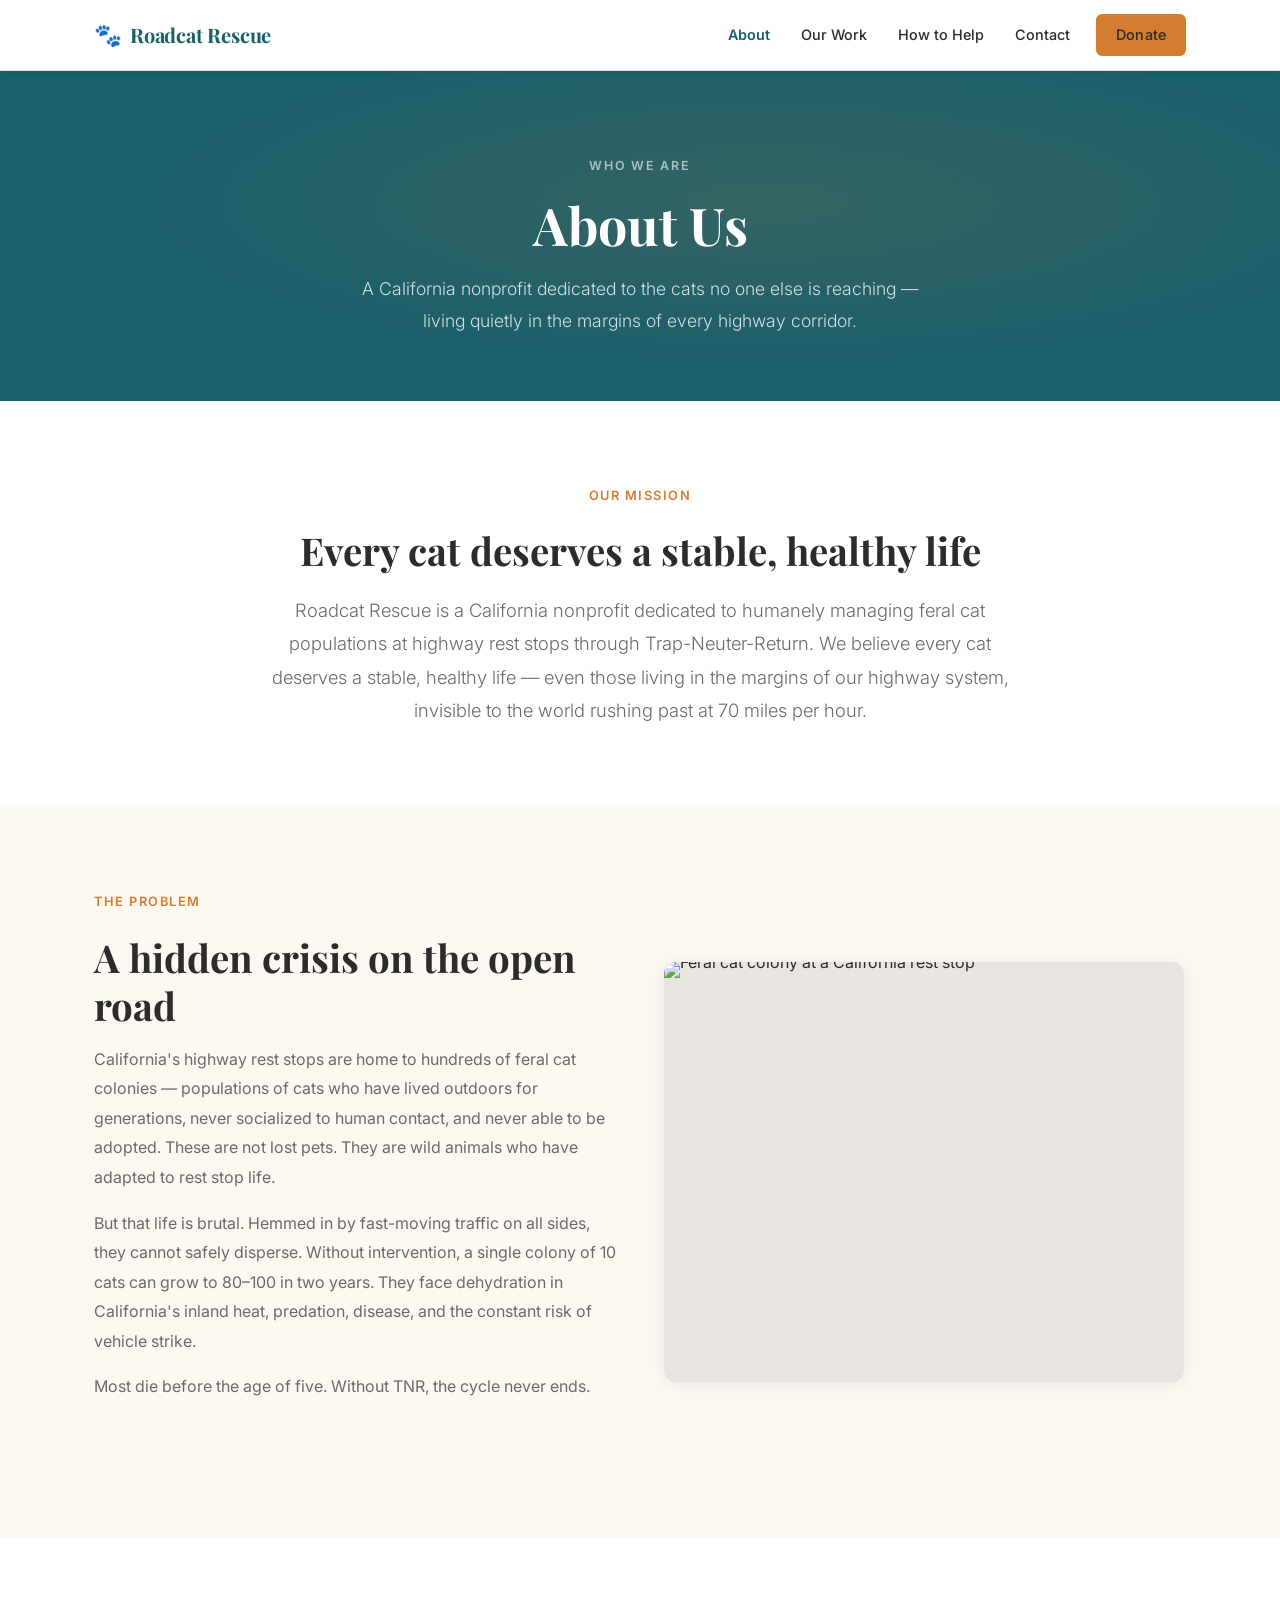
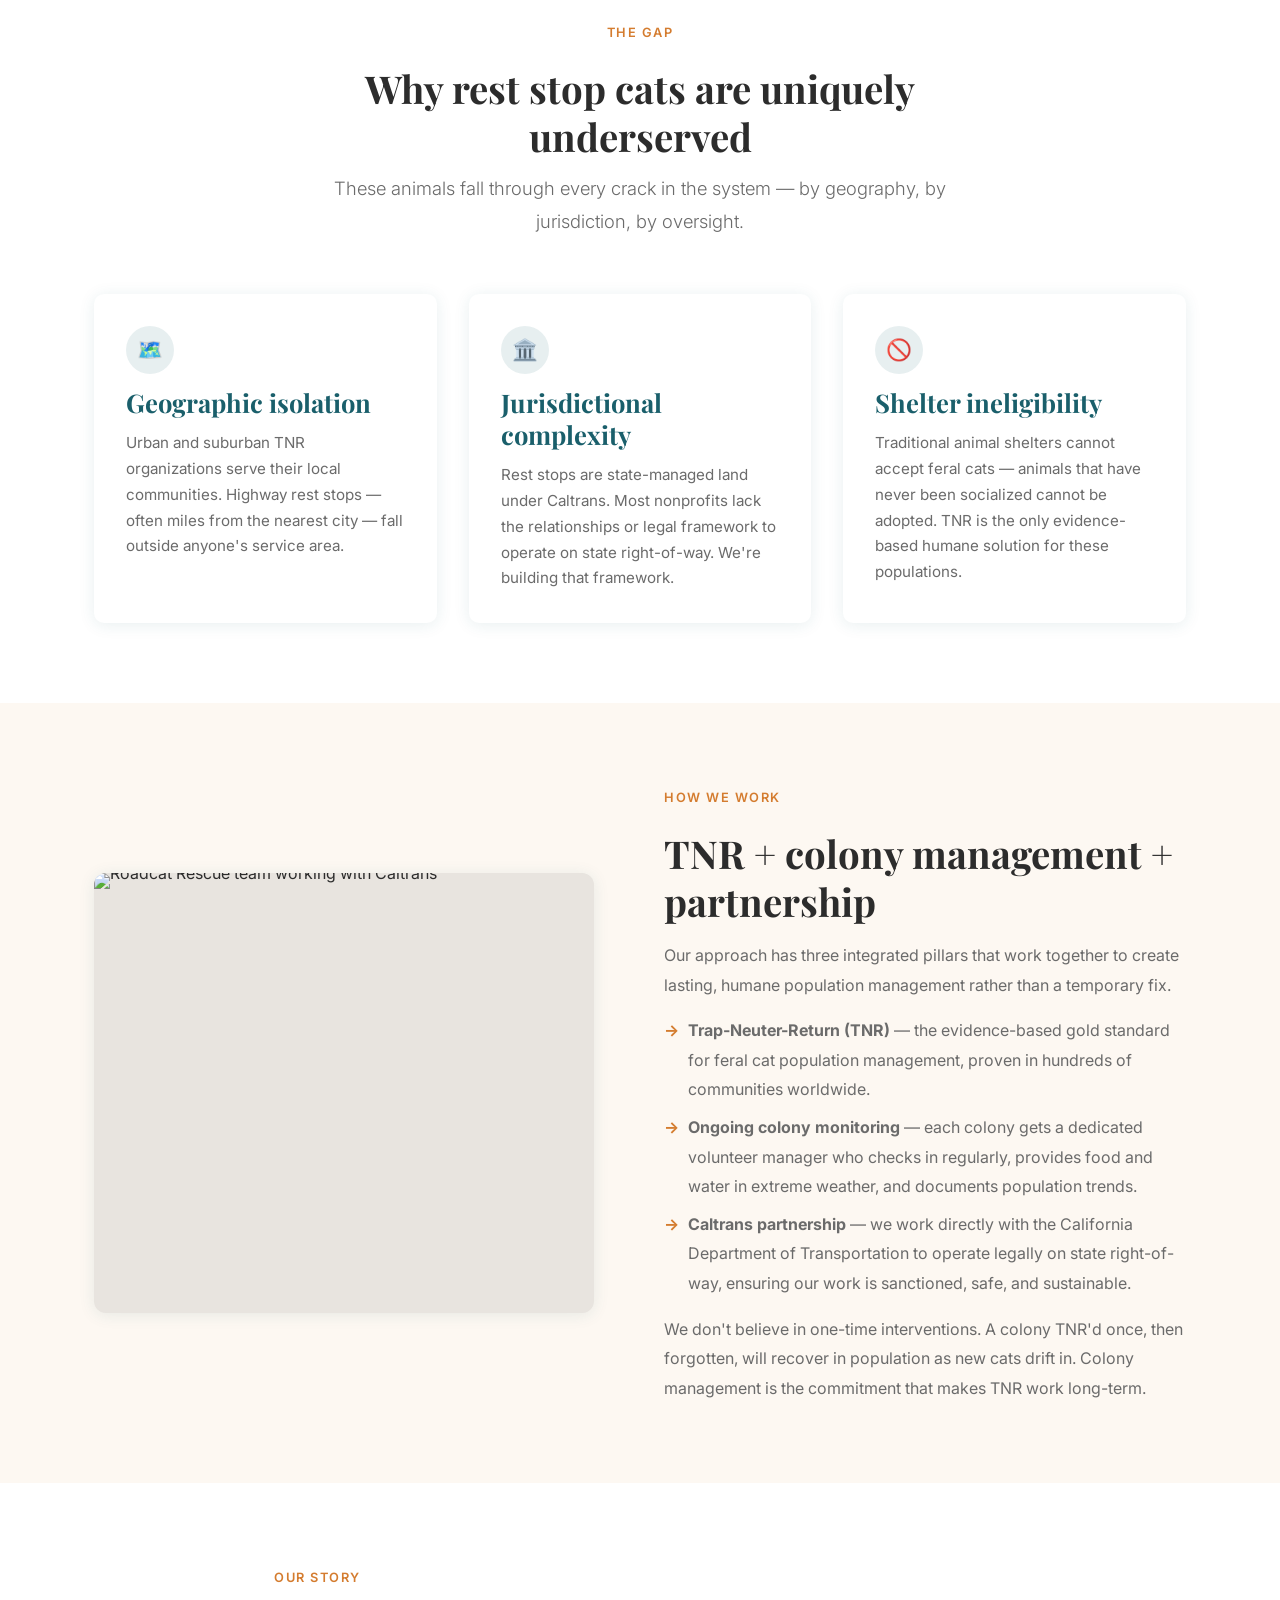
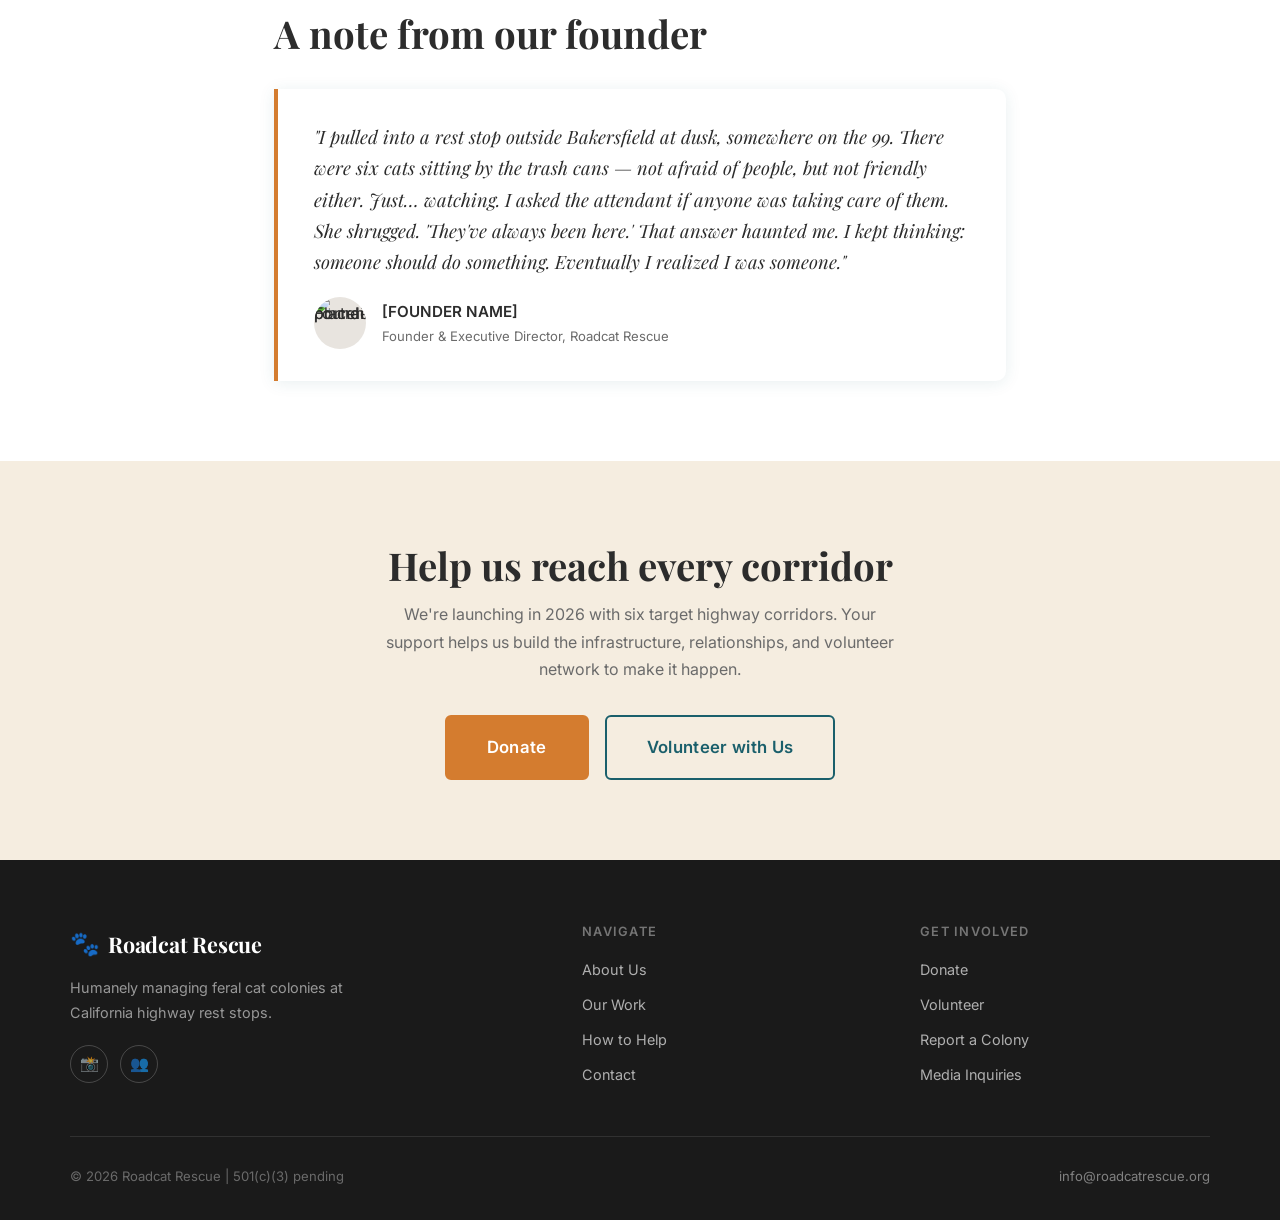
==== about.html @ 3514f33e "Initial commit: Roadcat Rescue website" ====
<!DOCTYPE html>
<html lang="en">
<head>
  <meta charset="UTF-8" />
  <meta name="viewport" content="width=device-width, initial-scale=1.0" />
  <meta name="description" content="Learn about Roadcat Rescue's mission to humanely manage feral cat colonies at California highway rest stops through Trap-Neuter-Return and ongoing colony care." />
  <title>About Us — Roadcat Rescue</title>
  <link rel="stylesheet" href="css/style.css" />
</head>
<body>

  <!-- ===== HEADER / NAV ===== -->
  <header class="site-header">
    <nav class="nav-wrapper" aria-label="Main navigation">
      <a href="index.html" class="nav-logo" aria-label="Roadcat Rescue home">
        <span class="nav-logo__icon">🐾</span>
        <span class="nav-logo__text">Roadcat Rescue</span>
      </a>

      <button class="nav-toggle" aria-label="Toggle navigation" aria-expanded="false">
        <span></span><span></span><span></span>
      </button>

      <ul class="nav-links" role="list">
        <li><a href="about.html">About</a></li>
        <li><a href="our-work.html">Our Work</a></li>
        <li><a href="how-to-help.html">How to Help</a></li>
        <li><a href="contact.html">Contact</a></li>
        <li><a href="#donate" class="btn btn--amber">Donate</a></li>
      </ul>
    </nav>
  </header>

  <main>

    <!-- ===== PAGE HERO ===== -->
    <section class="page-hero" aria-labelledby="page-title">
      <div class="container">
        <span class="page-hero__eyebrow">Who We Are</span>
        <h1 id="page-title">About Us</h1>
        <p class="page-hero__sub">A California nonprofit dedicated to the cats no one else is reaching — living quietly in the margins of every highway corridor.</p>
      </div>
    </section>

    <!-- ===== MISSION STATEMENT ===== -->
    <section class="section section--white" aria-labelledby="mission-heading">
      <div class="container">
        <div style="max-width: 760px; margin: 0 auto; text-align: center;">
          <span class="hero__eyebrow" style="color: var(--amber);">Our Mission</span>
          <h2 id="mission-heading" style="margin-bottom: 1.25rem;">Every cat deserves a stable, healthy life</h2>
          <p class="lead" style="color: var(--mid-gray);">
            Roadcat Rescue is a California nonprofit dedicated to humanely managing feral cat populations
            at highway rest stops through Trap-Neuter-Return. We believe every cat deserves a stable,
            healthy life — even those living in the margins of our highway system, invisible to the
            world rushing past at 70 miles per hour.
          </p>
        </div>
      </div>
    </section>

    <!-- ===== THE PROBLEM ===== -->
    <section class="section section--cream" aria-labelledby="problem-heading">
      <div class="container">
        <div class="grid-2">
          <div class="content-block">
            <span class="hero__eyebrow" style="color: var(--amber);">The Problem</span>
            <h2 id="problem-heading">A hidden crisis on the open road</h2>
            <p>
              California's highway rest stops are home to hundreds of feral cat colonies — populations
              of cats who have lived outdoors for generations, never socialized to human contact, and
              never able to be adopted. These are not lost pets. They are wild animals who have adapted
              to rest stop life.
            </p>
            <p>
              But that life is brutal. Hemmed in by fast-moving traffic on all sides, they cannot
              safely disperse. Without intervention, a single colony of 10 cats can grow to 80–100
              in two years. They face dehydration in California's inland heat, predation, disease,
              and the constant risk of vehicle strike.
            </p>
            <p>
              Most die before the age of five. Without TNR, the cycle never ends.
            </p>
          </div>
          <div>
            <img
              src="https://placehold.co/520x420/2c2c2c/fdf8f2?text=Rest+Stop+Colony"
              alt="Feral cat colony at a California rest stop"
              class="img-placeholder"
              style="border-radius:12px; box-shadow: var(--shadow);"
              width="520" height="420"
            />
          </div>
        </div>
      </div>
    </section>

    <!-- ===== WHY REST STOPS ===== -->
    <section class="section section--white" aria-labelledby="why-heading">
      <div class="container">
        <div class="section__header">
          <span class="hero__eyebrow" style="color: var(--amber);">The Gap</span>
          <h2 id="why-heading">Why rest stop cats are uniquely underserved</h2>
          <p class="lead">These animals fall through every crack in the system — by geography, by jurisdiction, by oversight.</p>
        </div>
        <div class="grid-3">
          <div class="card">
            <div class="icon-badge" aria-hidden="true">🗺️</div>
            <h3>Geographic isolation</h3>
            <p>Urban and suburban TNR organizations serve their local communities. Highway rest stops — often miles from the nearest city — fall outside anyone's service area.</p>
          </div>
          <div class="card">
            <div class="icon-badge" aria-hidden="true">🏛️</div>
            <h3>Jurisdictional complexity</h3>
            <p>Rest stops are state-managed land under Caltrans. Most nonprofits lack the relationships or legal framework to operate on state right-of-way. We're building that framework.</p>
          </div>
          <div class="card">
            <div class="icon-badge" aria-hidden="true">🚫</div>
            <h3>Shelter ineligibility</h3>
            <p>Traditional animal shelters cannot accept feral cats — animals that have never been socialized cannot be adopted. TNR is the only evidence-based humane solution for these populations.</p>
          </div>
        </div>
      </div>
    </section>

    <!-- ===== OUR APPROACH ===== -->
    <section class="section section--cream" aria-labelledby="approach-heading">
      <div class="container">
        <div class="grid-2">
          <div>
            <img
              src="https://placehold.co/500x440/1a5f6b/fdf8f2?text=Our+Approach"
              alt="Roadcat Rescue team working with Caltrans"
              class="img-placeholder"
              style="border-radius:12px; box-shadow: var(--shadow);"
              width="500" height="440"
            />
          </div>
          <div class="content-block">
            <span class="hero__eyebrow" style="color: var(--amber);">How We Work</span>
            <h2 id="approach-heading">TNR + colony management + partnership</h2>
            <p>
              Our approach has three integrated pillars that work together to create lasting, humane
              population management rather than a temporary fix.
            </p>
            <ul>
              <li><strong>Trap-Neuter-Return (TNR)</strong> — the evidence-based gold standard for feral cat population management, proven in hundreds of communities worldwide.</li>
              <li><strong>Ongoing colony monitoring</strong> — each colony gets a dedicated volunteer manager who checks in regularly, provides food and water in extreme weather, and documents population trends.</li>
              <li><strong>Caltrans partnership</strong> — we work directly with the California Department of Transportation to operate legally on state right-of-way, ensuring our work is sanctioned, safe, and sustainable.</li>
            </ul>
            <p>
              We don't believe in one-time interventions. A colony TNR'd once, then forgotten, will
              recover in population as new cats drift in. Colony management is the commitment that
              makes TNR work long-term.
            </p>
          </div>
        </div>
      </div>
    </section>

    <!-- ===== FOUNDER NOTE ===== -->
    <section class="section section--white" aria-labelledby="founder-heading">
      <div class="container" style="max-width: 780px;">
        <div class="section__header" style="text-align:left; max-width:100%; margin-bottom: 2rem;">
          <span class="hero__eyebrow" style="color: var(--amber);">Our Story</span>
          <h2 id="founder-heading">A note from our founder</h2>
        </div>
        <div class="founder-note">
          <blockquote>
            "I pulled into a rest stop outside Bakersfield at dusk, somewhere on the 99. There were six cats
            sitting by the trash cans — not afraid of people, but not friendly either. Just… watching.
            I asked the attendant if anyone was taking care of them. She shrugged. 'They've always been here.'
            That answer haunted me. I kept thinking: <em>someone should do something</em>. Eventually I
            realized I was someone."
          </blockquote>
          <div class="founder-note__sig">
            <img
              src="https://placehold.co/52x52/d47c2f/ffffff?text=F"
              alt="Founder portrait placeholder"
              class="sig-img img-placeholder"
              width="52" height="52"
            />
            <div>
              <div class="sig-name">[FOUNDER NAME]</div>
              <div class="sig-title">Founder &amp; Executive Director, Roadcat Rescue</div>
            </div>
          </div>
        </div>
      </div>
    </section>

    <!-- ===== CTA ===== -->
    <section class="cta-strip" id="donate" aria-labelledby="about-cta-heading">
      <div class="container" style="text-align:center;">
        <h2 id="about-cta-heading">Help us reach every corridor</h2>
        <p>We're launching in 2026 with six target highway corridors. Your support helps us build the infrastructure, relationships, and volunteer network to make it happen.</p>
        <div class="btn-group" style="justify-content:center;">
          <a href="#donate" class="btn btn--amber btn--lg">Donate</a>
          <a href="how-to-help.html" class="btn btn--outline-teal btn--lg">Volunteer with Us</a>
        </div>
      </div>
    </section>

  </main>

  <!-- ===== FOOTER ===== -->
  <footer class="site-footer" aria-label="Site footer">
    <div class="footer-grid">
      <div class="footer-brand">
        <a href="index.html" class="nav-logo">
          <span class="nav-logo__icon">🐾</span>
          <span class="nav-logo__text">Roadcat Rescue</span>
        </a>
        <p>Humanely managing feral cat colonies at California highway rest stops.</p>
        <div class="footer-social">
          <a href="#" aria-label="Instagram">📸</a>
          <a href="#" aria-label="Facebook">👥</a>
        </div>
      </div>
      <div class="footer-col">
        <h4>Navigate</h4>
        <ul role="list">
          <li><a href="about.html">About Us</a></li>
          <li><a href="our-work.html">Our Work</a></li>
          <li><a href="how-to-help.html">How to Help</a></li>
          <li><a href="contact.html">Contact</a></li>
        </ul>
      </div>
      <div class="footer-col">
        <h4>Get Involved</h4>
        <ul role="list">
          <li><a href="#donate">Donate</a></li>
          <li><a href="how-to-help.html#volunteer">Volunteer</a></li>
          <li><a href="contact.html#report">Report a Colony</a></li>
          <li><a href="contact.html">Media Inquiries</a></li>
        </ul>
      </div>
    </div>
    <div class="footer-bottom">
      <p>© 2026 Roadcat Rescue | 501(c)(3) pending</p>
      <p><a href="mailto:info@roadcatrescue.org">info@roadcatrescue.org</a></p>
    </div>
  </footer>

  <script src="js/main.js"></script>
</body>
</html>
---- css/style.css ----
/* ============================================================
   Roadcat Rescue — Shared Stylesheet
   ============================================================ */

/* ---------- Google Fonts ---------- */
@import url('https://fonts.googleapis.com/css2?family=Playfair+Display:ital,wght@0,400;0,600;0,700;1,400&family=Inter:wght@300;400;500;600&display=swap');

/* ---------- CSS Custom Properties ---------- */
:root {
  --teal:    #1a5f6b;
  --teal-dark: #134956;
  --teal-light: #22788a;
  --cream:   #fdf8f2;
  --amber:   #d47c2f;
  --amber-dark: #b8681f;
  --charcoal: #2c2c2c;
  --mid-gray: #6b6b6b;
  --light-gray: #e8e4df;
  --white:   #ffffff;

  --font-heading: 'Playfair Display', Georgia, serif;
  --font-body: 'Inter', system-ui, sans-serif;

  --max-width: 1140px;
  --section-padding: 5rem 1.5rem;
  --radius: 6px;
  --shadow: 0 2px 16px rgba(26,95,107,0.10);
  --shadow-hover: 0 6px 28px rgba(26,95,107,0.18);

  --transition: 0.25s ease;
}

/* ---------- Reset & Base ---------- */
*, *::before, *::after {
  box-sizing: border-box;
  margin: 0;
  padding: 0;
}

html {
  scroll-behavior: smooth;
  font-size: 16px;
}

body {
  font-family: var(--font-body);
  color: var(--charcoal);
  background: var(--cream);
  line-height: 1.7;
  -webkit-font-smoothing: antialiased;
}

img {
  max-width: 100%;
  height: auto;
  display: block;
}

a {
  color: var(--teal);
  text-decoration: none;
  transition: color var(--transition);
}

a:hover { color: var(--amber); }

ul { list-style: none; }

/* ---------- Typography ---------- */
h1, h2, h3, h4 {
  font-family: var(--font-heading);
  line-height: 1.25;
  color: var(--charcoal);
}

h1 { font-size: clamp(2rem, 5vw, 3.25rem); }
h2 { font-size: clamp(1.6rem, 3.5vw, 2.4rem); }
h3 { font-size: clamp(1.2rem, 2.5vw, 1.6rem); }
h4 { font-size: 1.1rem; }

p { margin-bottom: 1rem; }
p:last-child { margin-bottom: 0; }

.lead {
  font-size: 1.15rem;
  font-weight: 300;
  color: var(--mid-gray);
  line-height: 1.8;
}

/* ---------- Layout Helpers ---------- */
.container {
  max-width: var(--max-width);
  margin: 0 auto;
  padding: 0 1.5rem;
}

.section { padding: var(--section-padding); }
.section--cream  { background: var(--cream); }
.section--white  { background: var(--white); }
.section--teal   { background: var(--teal); color: var(--white); }
.section--warm   { background: #f5ede0; }

.section__header {
  text-align: center;
  max-width: 680px;
  margin: 0 auto 3.5rem;
}

.section__header h2 { margin-bottom: 0.75rem; }
.section__header .lead { margin: 0; }

.section--teal .section__header h2,
.section--teal h2 { color: var(--white); }
.section--teal .lead { color: rgba(255,255,255,0.8); }

.grid-2 {
  display: grid;
  grid-template-columns: 1fr 1fr;
  gap: 3rem;
  align-items: center;
}

.grid-3 {
  display: grid;
  grid-template-columns: repeat(3, 1fr);
  gap: 2rem;
}

.grid-4 {
  display: grid;
  grid-template-columns: repeat(4, 1fr);
  gap: 2rem;
}

/* ---------- Buttons ---------- */
.btn {
  display: inline-block;
  padding: 0.8rem 2rem;
  border-radius: var(--radius);
  font-family: var(--font-body);
  font-size: 0.95rem;
  font-weight: 600;
  letter-spacing: 0.02em;
  cursor: pointer;
  border: 2px solid transparent;
  transition: background var(--transition), color var(--transition),
              border-color var(--transition), transform var(--transition),
              box-shadow var(--transition);
  text-align: center;
}

.btn:hover { transform: translateY(-2px); box-shadow: var(--shadow-hover); }
.btn:active { transform: translateY(0); }

.btn--amber {
  background: var(--amber);
  color: var(--white);
  border-color: var(--amber);
}
.btn--amber:hover {
  background: var(--amber-dark);
  border-color: var(--amber-dark);
  color: var(--white);
}

.btn--outline-white {
  background: transparent;
  color: var(--white);
  border-color: rgba(255,255,255,0.7);
}
.btn--outline-white:hover {
  background: rgba(255,255,255,0.15);
  border-color: var(--white);
  color: var(--white);
}

.btn--outline-teal {
  background: transparent;
  color: var(--teal);
  border-color: var(--teal);
}
.btn--outline-teal:hover {
  background: var(--teal);
  color: var(--white);
}

.btn--lg {
  padding: 1rem 2.5rem;
  font-size: 1.05rem;
}

.btn-group {
  display: flex;
  gap: 1rem;
  flex-wrap: wrap;
  align-items: center;
}

/* ---------- Navigation ---------- */
.site-header {
  position: sticky;
  top: 0;
  z-index: 1000;
  background: var(--white);
  border-bottom: 1px solid var(--light-gray);
  box-shadow: 0 1px 8px rgba(0,0,0,0.06);
}

.nav-wrapper {
  display: flex;
  align-items: center;
  justify-content: space-between;
  height: 70px;
  max-width: var(--max-width);
  margin: 0 auto;
  padding: 0 1.5rem;
}

.nav-logo {
  display: flex;
  align-items: center;
  gap: 0.5rem;
  text-decoration: none;
}

.nav-logo__icon {
  font-size: 1.4rem;
}

.nav-logo__text {
  font-family: var(--font-heading);
  font-size: 1.25rem;
  font-weight: 700;
  color: var(--teal);
  letter-spacing: -0.01em;
}

.nav-links {
  display: flex;
  align-items: center;
  gap: 0.25rem;
}

.nav-links a {
  padding: 0.4rem 0.85rem;
  font-size: 0.9rem;
  font-weight: 500;
  color: var(--charcoal);
  border-radius: var(--radius);
  transition: color var(--transition), background var(--transition);
}

.nav-links a:hover {
  color: var(--teal);
  background: rgba(26,95,107,0.07);
}

.nav-links a.active {
  color: var(--teal);
  font-weight: 600;
}

.nav-links .btn--amber {
  margin-left: 0.5rem;
  padding: 0.45rem 1.1rem;
  font-size: 0.9rem;
}

.nav-links .btn--amber:hover { color: var(--white); }

/* Hamburger */
.nav-toggle {
  display: none;
  flex-direction: column;
  justify-content: center;
  gap: 5px;
  background: none;
  border: none;
  cursor: pointer;
  padding: 0.4rem;
  border-radius: var(--radius);
}

.nav-toggle span {
  display: block;
  width: 24px;
  height: 2px;
  background: var(--charcoal);
  border-radius: 2px;
  transition: transform var(--transition), opacity var(--transition);
}

.nav-toggle.open span:nth-child(1) { transform: translateY(7px) rotate(45deg); }
.nav-toggle.open span:nth-child(2) { opacity: 0; }
.nav-toggle.open span:nth-child(3) { transform: translateY(-7px) rotate(-45deg); }

/* ---------- Hero — Full Page ---------- */
.hero {
  background: var(--teal);
  color: var(--white);
  min-height: 88vh;
  display: flex;
  align-items: center;
  position: relative;
  overflow: hidden;
}

.hero::before {
  content: '';
  position: absolute;
  inset: 0;
  background: radial-gradient(ellipse at 70% 50%, rgba(212,124,47,0.18) 0%, transparent 65%),
              radial-gradient(ellipse at 20% 80%, rgba(255,255,255,0.05) 0%, transparent 50%);
  pointer-events: none;
}

.hero .container {
  display: grid;
  grid-template-columns: 1fr 1fr;
  gap: 4rem;
  align-items: center;
  padding-top: 4rem;
  padding-bottom: 4rem;
}

.hero__content { position: relative; z-index: 1; }

.hero__eyebrow {
  display: inline-block;
  font-size: 0.8rem;
  font-weight: 600;
  letter-spacing: 0.12em;
  text-transform: uppercase;
  color: rgba(255,255,255,0.65);
  margin-bottom: 1.25rem;
}

.hero__title {
  color: var(--white);
  margin-bottom: 1.25rem;
  font-style: italic;
}

.hero__subtitle {
  font-size: 1.1rem;
  font-weight: 300;
  color: rgba(255,255,255,0.82);
  margin-bottom: 2.25rem;
  max-width: 480px;
  line-height: 1.75;
}

.hero__image-wrap {
  position: relative;
  z-index: 1;
}

.hero__image-wrap img {
  width: 100%;
  border-radius: 12px;
  box-shadow: 0 24px 60px rgba(0,0,0,0.28);
}

.hero__image-wrap::before {
  content: '';
  position: absolute;
  inset: -12px -12px 12px 12px;
  border: 2px solid rgba(212,124,47,0.35);
  border-radius: 14px;
  z-index: -1;
}

/* ---------- Hero — Page Header Style ---------- */
.page-hero {
  background: var(--teal);
  color: var(--white);
  padding: 5rem 1.5rem 4rem;
  text-align: center;
  position: relative;
  overflow: hidden;
}

.page-hero::before {
  content: '';
  position: absolute;
  inset: 0;
  background: radial-gradient(ellipse at 60% 40%, rgba(212,124,47,0.15) 0%, transparent 60%);
  pointer-events: none;
}

.page-hero .container { position: relative; z-index: 1; }

.page-hero__eyebrow {
  display: inline-block;
  font-size: 0.78rem;
  font-weight: 600;
  letter-spacing: 0.14em;
  text-transform: uppercase;
  color: rgba(255,255,255,0.6);
  margin-bottom: 1rem;
}

.page-hero h1 {
  color: var(--white);
  margin-bottom: 1rem;
}

.page-hero__sub {
  font-size: 1.1rem;
  font-weight: 300;
  color: rgba(255,255,255,0.8);
  max-width: 560px;
  margin: 0 auto;
  line-height: 1.8;
}

/* ---------- Mission Strip (TNR) ---------- */
.mission-strip {
  background: var(--white);
  padding: 4.5rem 1.5rem;
}

.mission-card {
  text-align: center;
  padding: 2rem 1.5rem;
}

.mission-card__icon {
  width: 72px;
  height: 72px;
  background: rgba(26,95,107,0.1);
  border-radius: 50%;
  display: flex;
  align-items: center;
  justify-content: center;
  font-size: 1.8rem;
  margin: 0 auto 1.25rem;
  transition: background var(--transition), transform var(--transition);
}

.mission-card:hover .mission-card__icon {
  background: var(--teal);
  transform: scale(1.08);
}

.mission-card h3 {
  color: var(--teal);
  margin-bottom: 0.6rem;
  font-size: 1.3rem;
}

.mission-card p {
  color: var(--mid-gray);
  font-size: 0.95rem;
  line-height: 1.7;
}

/* ---------- Story Section ---------- */
.story-section {
  background: var(--cream);
  padding: var(--section-padding);
}

.story-section .story-text h2 {
  margin-bottom: 1.25rem;
}

.story-section .story-text p {
  color: var(--mid-gray);
  font-size: 1rem;
  line-height: 1.85;
}

.story-section .story-image img {
  border-radius: 12px;
  box-shadow: var(--shadow);
  width: 100%;
}

/* ---------- Impact Numbers ---------- */
.impact-strip {
  background: var(--teal);
  padding: 4.5rem 1.5rem;
  text-align: center;
}

.impact-number {
  color: var(--white);
}

.impact-number__value {
  font-family: var(--font-heading);
  font-size: clamp(2.2rem, 4vw, 3.2rem);
  font-weight: 700;
  color: var(--amber);
  display: block;
  line-height: 1.1;
  margin-bottom: 0.4rem;
}

.impact-number__label {
  font-size: 0.9rem;
  font-weight: 500;
  color: rgba(255,255,255,0.75);
  letter-spacing: 0.03em;
  line-height: 1.4;
}

/* ---------- CTA Strip ---------- */
.cta-strip {
  background: #f5ede0;
  padding: 5rem 1.5rem;
  text-align: center;
}

.cta-strip h2 { margin-bottom: 0.75rem; }
.cta-strip p  { color: var(--mid-gray); margin-bottom: 2rem; max-width: 520px; margin-left: auto; margin-right: auto; }

/* ---------- Content Sections ---------- */
.content-block {
  margin-bottom: 3.5rem;
}

.content-block:last-child { margin-bottom: 0; }

.content-block h2,
.content-block h3 {
  margin-bottom: 1rem;
  color: var(--teal);
}

.content-block h2 { color: var(--charcoal); }

.content-block p,
.content-block li {
  color: var(--mid-gray);
  line-height: 1.85;
}

.content-block ul {
  list-style: none;
  padding: 0;
  margin: 1rem 0;
}

.content-block ul li {
  padding-left: 1.5rem;
  position: relative;
  margin-bottom: 0.5rem;
}

.content-block ul li::before {
  content: '→';
  position: absolute;
  left: 0;
  color: var(--amber);
  font-weight: 700;
}

/* ---------- Cards ---------- */
.card {
  background: var(--white);
  border-radius: 10px;
  padding: 2rem;
  box-shadow: var(--shadow);
  transition: box-shadow var(--transition), transform var(--transition);
}

.card:hover {
  box-shadow: var(--shadow-hover);
  transform: translateY(-3px);
}

.card h3 {
  color: var(--teal);
  margin-bottom: 0.75rem;
}

.card p {
  color: var(--mid-gray);
  font-size: 0.95rem;
}

/* ---------- Steps ---------- */
.steps {
  counter-reset: step-counter;
  display: grid;
  grid-template-columns: repeat(auto-fit, minmax(280px, 1fr));
  gap: 1.5rem;
  margin-top: 2.5rem;
}

.step {
  background: var(--white);
  border-radius: 10px;
  padding: 1.75rem;
  border-left: 4px solid var(--teal);
  box-shadow: var(--shadow);
  counter-increment: step-counter;
  position: relative;
}

.step::before {
  content: counter(step-counter, decimal-leading-zero);
  font-family: var(--font-heading);
  font-size: 2rem;
  font-weight: 700;
  color: var(--teal);
  opacity: 0.18;
  position: absolute;
  top: 1rem;
  right: 1.25rem;
  line-height: 1;
}

.step h4 {
  color: var(--teal);
  font-family: var(--font-heading);
  font-size: 1.05rem;
  margin-bottom: 0.5rem;
}

.step p {
  color: var(--mid-gray);
  font-size: 0.92rem;
  line-height: 1.7;
  margin: 0;
}

/* ---------- Colony Map Placeholder ---------- */
.map-placeholder {
  background: var(--light-gray);
  border-radius: 12px;
  min-height: 360px;
  display: flex;
  flex-direction: column;
  align-items: center;
  justify-content: center;
  text-align: center;
  padding: 3rem;
  border: 2px dashed #c5bfb8;
}

.map-placeholder__icon { font-size: 3rem; margin-bottom: 1rem; }
.map-placeholder h3 { color: var(--teal); margin-bottom: 0.5rem; }
.map-placeholder p  { color: var(--mid-gray); font-size: 0.95rem; margin: 0; }

/* ---------- Donate Box ---------- */
.donate-box {
  background: var(--teal);
  border-radius: 12px;
  padding: 3rem;
  text-align: center;
  color: var(--white);
}

.donate-box h3 { color: var(--white); margin-bottom: 0.75rem; }
.donate-box p  { color: rgba(255,255,255,0.8); margin-bottom: 1.75rem; }

.donate-placeholder {
  background: rgba(255,255,255,0.12);
  border: 2px dashed rgba(255,255,255,0.4);
  border-radius: var(--radius);
  padding: 1.5rem;
  margin-top: 1.5rem;
  color: rgba(255,255,255,0.7);
  font-size: 0.9rem;
  font-style: italic;
}

/* ---------- Volunteer Form ---------- */
.form-section {
  background: var(--white);
  border-radius: 12px;
  padding: 2.5rem;
  box-shadow: var(--shadow);
}

.form-section h3 {
  color: var(--teal);
  margin-bottom: 1.5rem;
}

.form-group {
  margin-bottom: 1.25rem;
}

.form-group label {
  display: block;
  font-size: 0.875rem;
  font-weight: 600;
  color: var(--charcoal);
  margin-bottom: 0.4rem;
  letter-spacing: 0.02em;
}

.form-group input,
.form-group textarea,
.form-group select {
  width: 100%;
  padding: 0.7rem 1rem;
  border: 1.5px solid var(--light-gray);
  border-radius: var(--radius);
  font-family: var(--font-body);
  font-size: 0.95rem;
  color: var(--charcoal);
  background: var(--cream);
  transition: border-color var(--transition), box-shadow var(--transition);
  outline: none;
  appearance: none;
}

.form-group input:focus,
.form-group textarea:focus,
.form-group select:focus {
  border-color: var(--teal);
  box-shadow: 0 0 0 3px rgba(26,95,107,0.12);
  background: var(--white);
}

.form-group textarea {
  min-height: 130px;
  resize: vertical;
}

.form-group select {
  background-image: url("data:image/svg+xml,%3Csvg xmlns='http://www.w3.org/2000/svg' width='12' height='8' viewBox='0 0 12 8'%3E%3Cpath d='M1 1l5 5 5-5' stroke='%236b6b6b' stroke-width='1.5' fill='none' stroke-linecap='round'/%3E%3C/svg%3E");
  background-repeat: no-repeat;
  background-position: right 1rem center;
  padding-right: 2.5rem;
  cursor: pointer;
}

.checkboxes {
  display: grid;
  grid-template-columns: 1fr 1fr;
  gap: 0.5rem;
  margin-top: 0.4rem;
}

.checkbox-label {
  display: flex;
  align-items: center;
  gap: 0.5rem;
  font-size: 0.9rem;
  font-weight: 400 !important;
  color: var(--mid-gray) !important;
  cursor: pointer;
  margin-bottom: 0 !important;
}

.checkbox-label input[type="checkbox"] {
  width: auto;
  margin: 0;
  accent-color: var(--teal);
}

.form-submit-msg {
  display: none;
  background: rgba(26,95,107,0.1);
  border: 1.5px solid var(--teal);
  border-radius: var(--radius);
  padding: 1rem 1.25rem;
  color: var(--teal);
  font-weight: 500;
  margin-top: 1rem;
  text-align: center;
}

/* ---------- Callout Box ---------- */
.callout-box {
  background: #fff9f2;
  border: 2px solid var(--amber);
  border-radius: 10px;
  padding: 2rem 2.25rem;
}

.callout-box__title {
  display: flex;
  align-items: center;
  gap: 0.6rem;
  font-family: var(--font-heading);
  font-size: 1.3rem;
  font-weight: 700;
  color: var(--amber-dark);
  margin-bottom: 0.75rem;
}

.callout-box p { color: var(--mid-gray); font-size: 0.95rem; }

/* ---------- Contact ---------- */
.contact-info-list {
  margin: 1.5rem 0;
  display: flex;
  flex-direction: column;
  gap: 0.75rem;
}

.contact-info-list li {
  display: flex;
  align-items: flex-start;
  gap: 0.75rem;
  color: var(--mid-gray);
  font-size: 0.95rem;
}

.contact-info-list .ci-icon {
  font-size: 1.1rem;
  flex-shrink: 0;
  margin-top: 0.1rem;
}

/* ---------- Inline Icon ---------- */
.icon-badge {
  width: 48px;
  height: 48px;
  background: rgba(26,95,107,0.1);
  border-radius: 50%;
  display: flex;
  align-items: center;
  justify-content: center;
  font-size: 1.3rem;
  margin-bottom: 0.75rem;
}

/* ---------- Sponsor Placeholder ---------- */
.sponsor-placeholder {
  border: 2px dashed var(--light-gray);
  border-radius: 10px;
  padding: 2.5rem;
  text-align: center;
}

.sponsor-placeholder h3 { color: var(--teal); margin-bottom: 0.5rem; }
.sponsor-placeholder p  { color: var(--mid-gray); font-size: 0.9rem; margin: 0; }

/* ---------- Founder Note ---------- */
.founder-note {
  background: var(--white);
  border-left: 4px solid var(--amber);
  border-radius: 0 10px 10px 0;
  padding: 2rem 2.25rem;
  box-shadow: var(--shadow);
}

.founder-note blockquote {
  font-family: var(--font-heading);
  font-style: italic;
  font-size: 1.15rem;
  color: var(--charcoal);
  line-height: 1.7;
  margin-bottom: 1.25rem;
}

.founder-note__sig {
  display: flex;
  align-items: center;
  gap: 1rem;
}

.founder-note__sig .sig-img {
  width: 52px;
  height: 52px;
  border-radius: 50%;
  object-fit: cover;
}

.founder-note__sig .sig-name {
  font-weight: 600;
  font-size: 0.95rem;
  color: var(--charcoal);
}

.founder-note__sig .sig-title {
  font-size: 0.82rem;
  color: var(--mid-gray);
}

/* ---------- Footer ---------- */
.site-footer {
  background: #1a1a1a;
  color: rgba(255,255,255,0.75);
  padding: 4rem 1.5rem 2rem;
}

.footer-grid {
  display: grid;
  grid-template-columns: 1.6fr 1fr 1fr;
  gap: 3rem;
  max-width: var(--max-width);
  margin: 0 auto 3rem;
}

.footer-brand .nav-logo__text { color: var(--white); font-size: 1.35rem; }
.footer-brand .nav-logo__icon { font-size: 1.5rem; }

.footer-brand p {
  color: rgba(255,255,255,0.55);
  font-size: 0.9rem;
  line-height: 1.7;
  margin-top: 0.75rem;
  max-width: 300px;
}

.footer-col h4 {
  font-family: var(--font-body);
  font-weight: 600;
  font-size: 0.8rem;
  letter-spacing: 0.1em;
  text-transform: uppercase;
  color: rgba(255,255,255,0.4);
  margin-bottom: 1rem;
}

.footer-col ul {
  display: flex;
  flex-direction: column;
  gap: 0.5rem;
}

.footer-col ul li a {
  color: rgba(255,255,255,0.65);
  font-size: 0.9rem;
  transition: color var(--transition);
}

.footer-col ul li a:hover { color: var(--amber); }

.footer-social {
  display: flex;
  gap: 0.75rem;
  margin-top: 1.25rem;
}

.footer-social a {
  width: 38px;
  height: 38px;
  border-radius: 50%;
  border: 1px solid rgba(255,255,255,0.2);
  display: flex;
  align-items: center;
  justify-content: center;
  font-size: 0.95rem;
  color: rgba(255,255,255,0.65);
  transition: background var(--transition), border-color var(--transition), color var(--transition);
}

.footer-social a:hover {
  background: var(--amber);
  border-color: var(--amber);
  color: var(--white);
}

.footer-bottom {
  border-top: 1px solid rgba(255,255,255,0.1);
  padding-top: 1.75rem;
  max-width: var(--max-width);
  margin: 0 auto;
  display: flex;
  align-items: center;
  justify-content: space-between;
  flex-wrap: wrap;
  gap: 0.75rem;
}

.footer-bottom p {
  font-size: 0.82rem;
  color: rgba(255,255,255,0.35);
  margin: 0;
}

.footer-bottom a {
  color: rgba(255,255,255,0.45);
  font-size: 0.82rem;
}

.footer-bottom a:hover { color: var(--amber); }

/* ---------- Placeholders (images) ---------- */
.img-placeholder {
  background: var(--light-gray);
  border-radius: 10px;
  overflow: hidden;
  line-height: 0;
}

/* ---------- Responsive ---------- */
@media (max-width: 900px) {
  .grid-2  { grid-template-columns: 1fr; }
  .grid-3  { grid-template-columns: 1fr 1fr; }
  .grid-4  { grid-template-columns: 1fr 1fr; }

  .hero .container {
    grid-template-columns: 1fr;
    text-align: center;
  }

  .hero__subtitle { max-width: 100%; margin-left: auto; margin-right: auto; }
  .btn-group { justify-content: center; }

  .hero__image-wrap { max-width: 480px; margin: 0 auto; }

  .footer-grid { grid-template-columns: 1fr 1fr; }
  .footer-brand { grid-column: 1 / -1; }
}

@media (max-width: 680px) {
  :root { --section-padding: 3.5rem 1.25rem; }

  .nav-links {
    display: none;
    flex-direction: column;
    position: absolute;
    top: 70px;
    left: 0;
    right: 0;
    background: var(--white);
    border-bottom: 1px solid var(--light-gray);
    padding: 1rem 1.5rem 1.5rem;
    gap: 0.25rem;
    box-shadow: 0 8px 20px rgba(0,0,0,0.08);
  }

  .nav-links.open { display: flex; }
  .nav-links a { padding: 0.6rem 0.85rem; }
  .nav-links .btn--amber { margin-left: 0; width: 100%; text-align: center; margin-top: 0.5rem; }

  .nav-toggle { display: flex; }

  .site-header { position: sticky; }

  .grid-3,
  .grid-4 { grid-template-columns: 1fr; }

  .checkboxes { grid-template-columns: 1fr; }

  .footer-grid { grid-template-columns: 1fr; gap: 2rem; }

  .footer-bottom {
    flex-direction: column;
    text-align: center;
  }

  .hero { min-height: auto; padding: 3rem 0; }
}
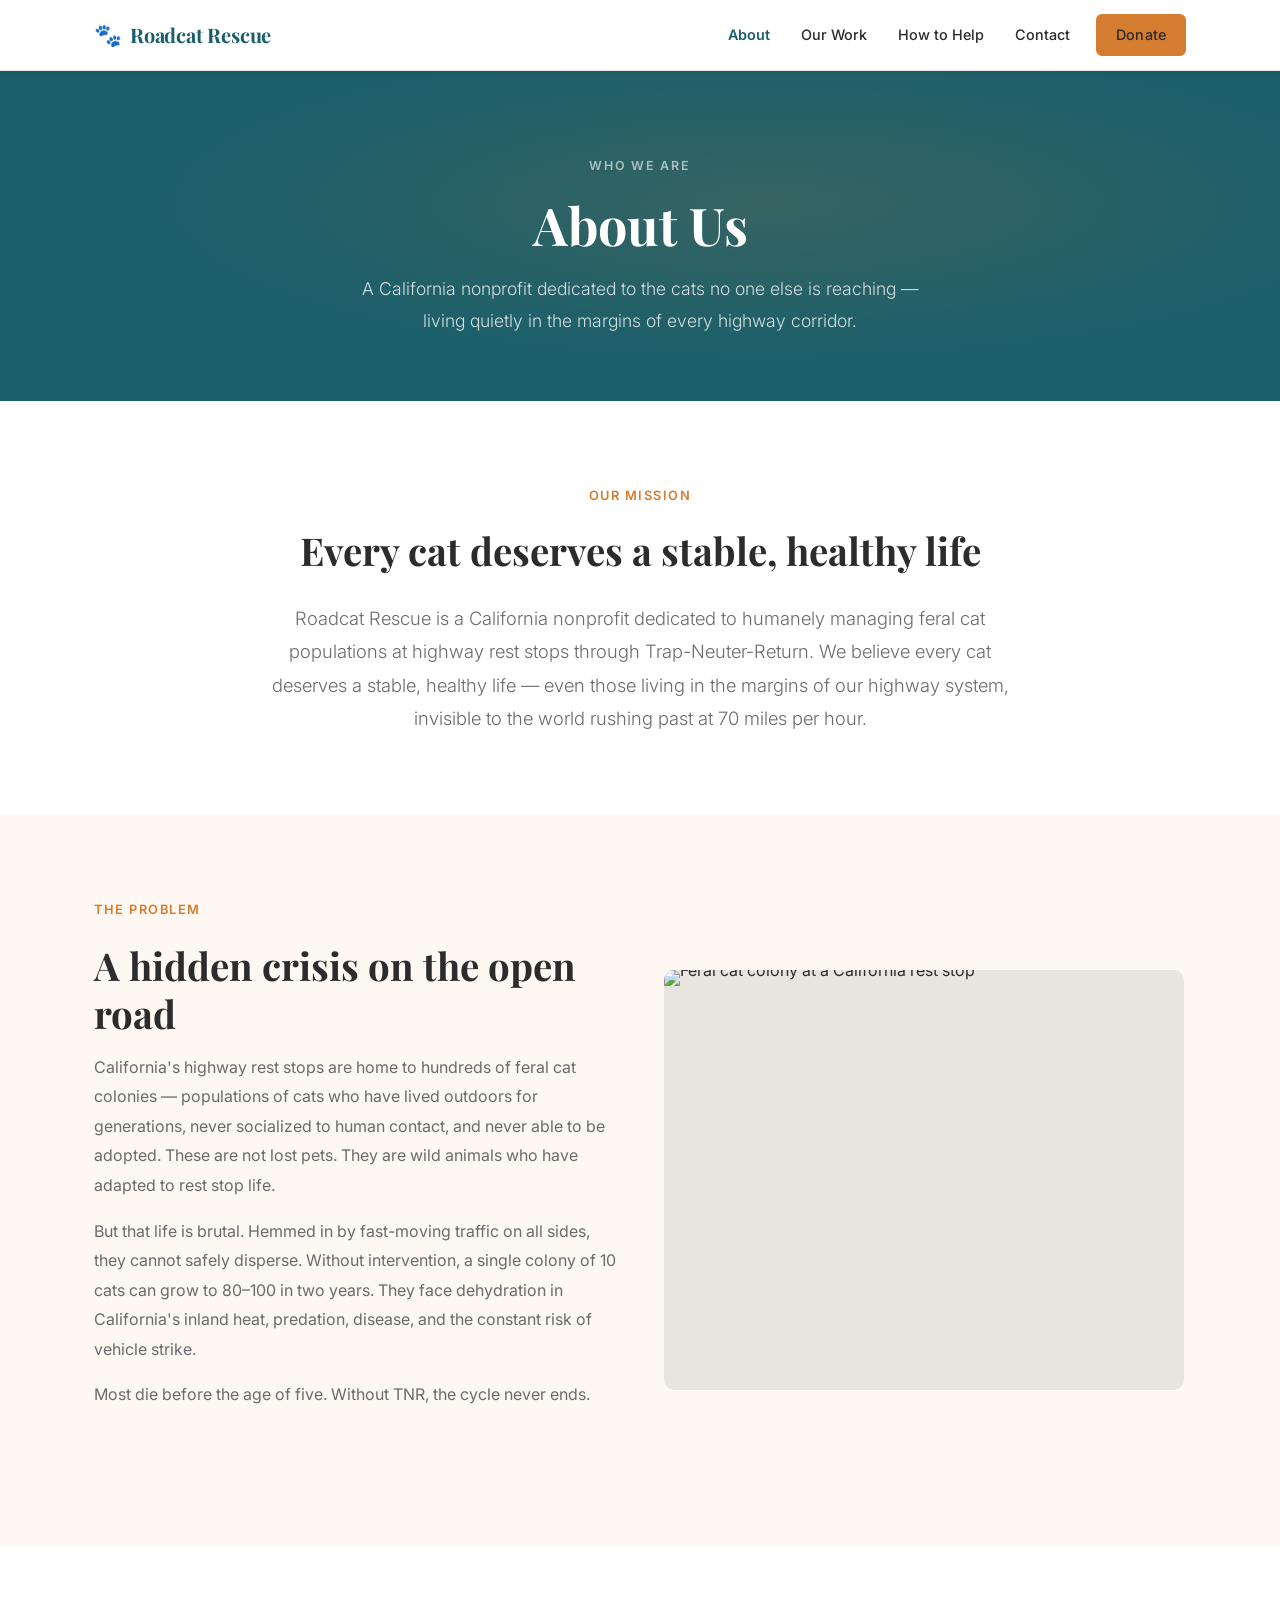
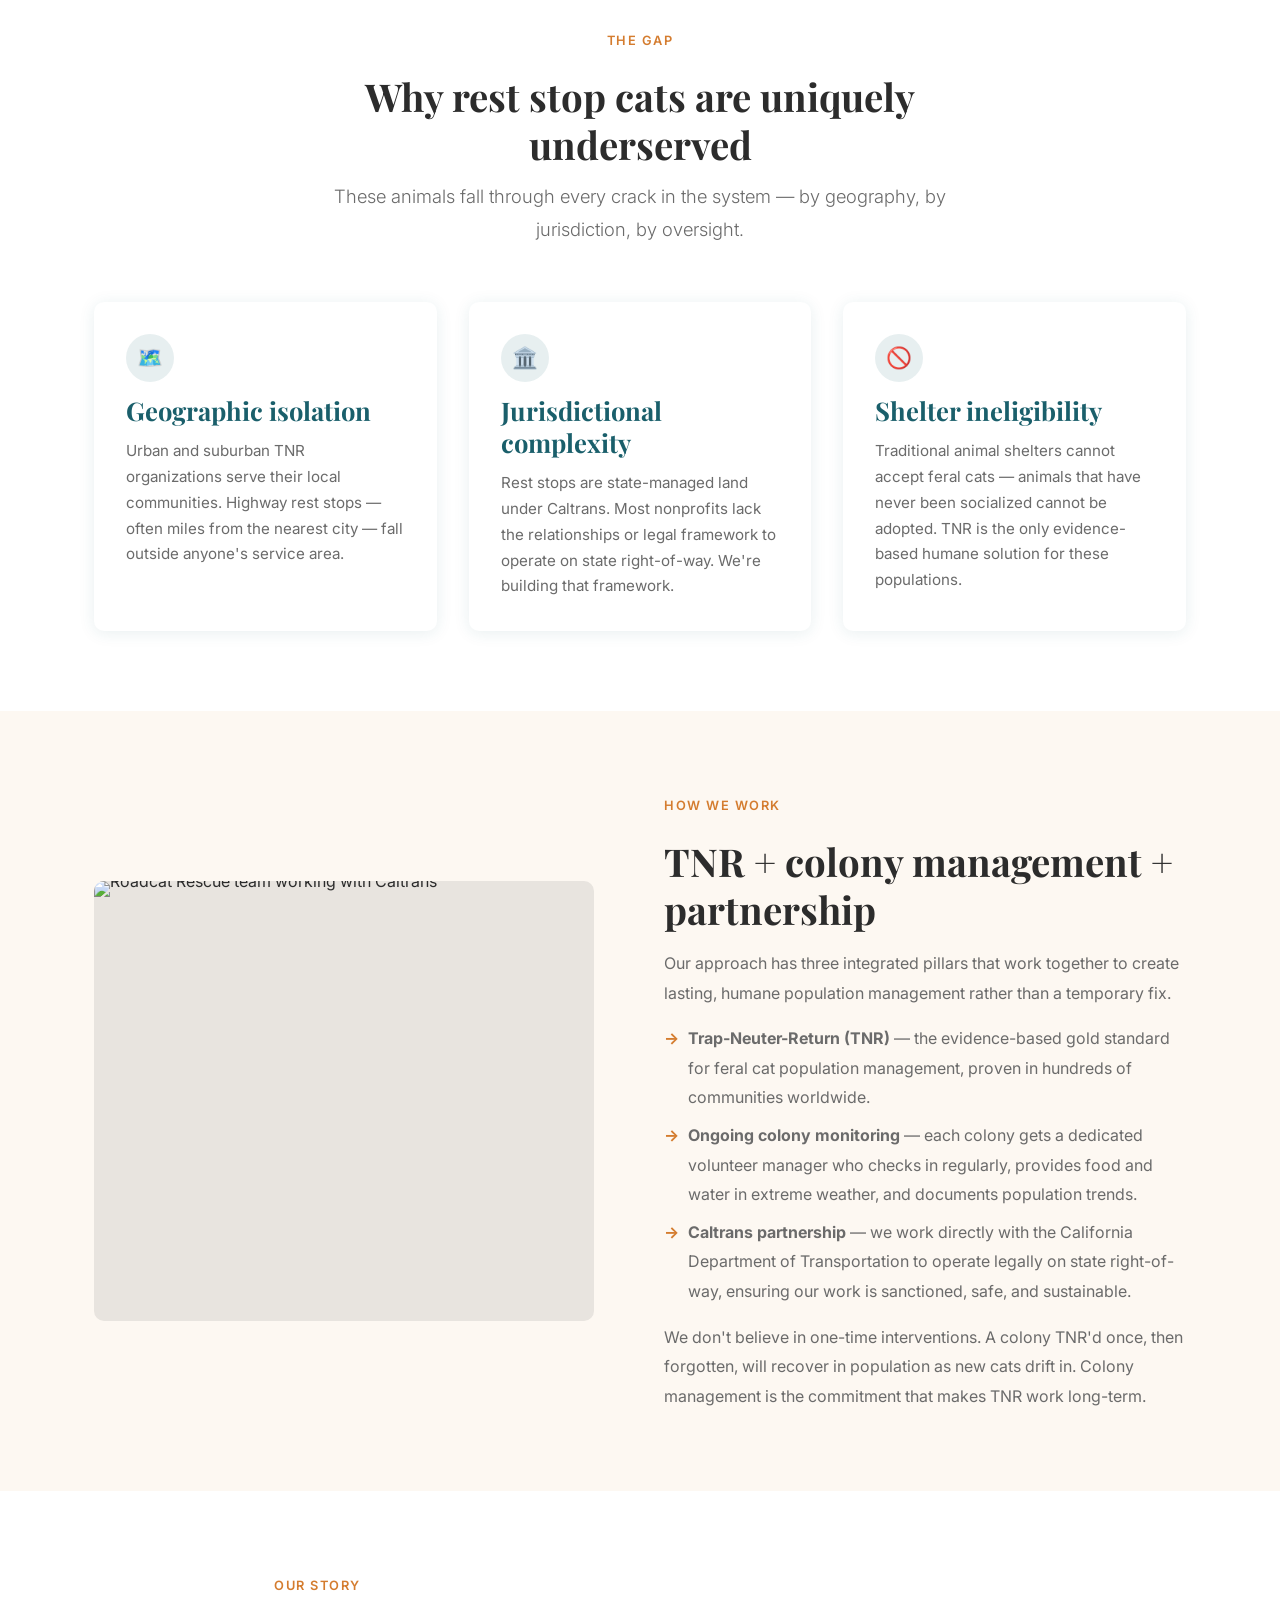
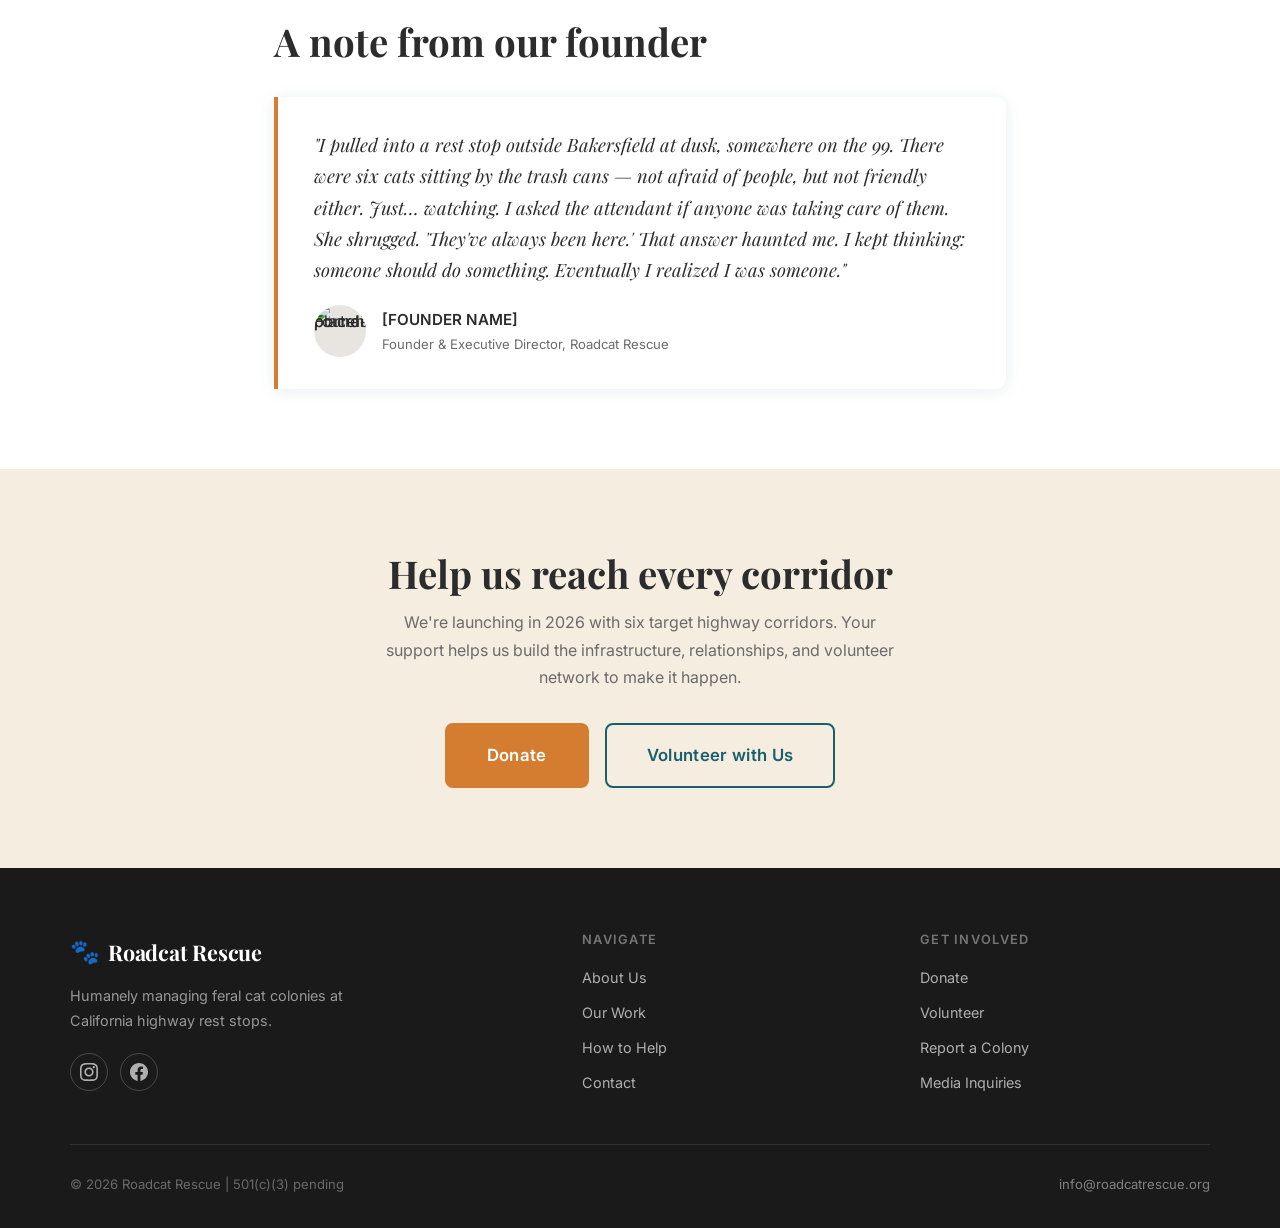
==== commit d1529685: "Polish: hover guards, button active state, inline styles to classes, SVG social icons - Replace blan" ====
--- a/about.html
+++ b/about.html
@@ -6,6 +6,17 @@
   <meta name="description" content="Learn about Roadcat Rescue's mission to humanely manage feral cat colonies at California highway rest stops through Trap-Neuter-Return and ongoing colony care." />
   <title>About Us — Roadcat Rescue</title>
   <link rel="stylesheet" href="css/style.css" />
+  <meta property="og:type" content="website" />
+  <meta property="og:site_name" content="Roadcat Rescue" />
+  <meta property="og:title" content="About Us — Roadcat Rescue" />
+  <meta property="og:description" content="Learn about Roadcat Rescue's mission to humanely manage feral cat colonies at California highway rest stops through Trap-Neuter-Return and ongoing colony care." />
+  <meta property="og:url" content="https://roadcatrescue.org/about.html" />
+  <meta property="og:image" content="https://roadcatrescue.org/images/hero-cats.png" />
+  <meta name="twitter:card" content="summary_large_image" />
+  <meta name="twitter:title" content="About Us — Roadcat Rescue" />
+  <meta name="twitter:description" content="Learn about Roadcat Rescue's mission to humanely manage feral cat colonies at California highway rest stops through Trap-Neuter-Return and ongoing colony care." />
+  <meta name="twitter:image" content="https://roadcatrescue.org/images/hero-cats.png" />
+  <link rel="icon" href="data:image/svg+xml,%3Csvg xmlns='http://www.w3.org/2000/svg' viewBox='0 0 100 100'%3E%3Ctext y='.9em' font-size='90'%3E%F0%9F%90%BE%3C/text%3E%3C/svg%3E" />
 </head>
 <body>
 
@@ -45,10 +56,10 @@
     <!-- ===== MISSION STATEMENT ===== -->
     <section class="section section--white" aria-labelledby="mission-heading">
       <div class="container">
-        <div style="max-width: 760px; margin: 0 auto; text-align: center;">
-          <span class="hero__eyebrow" style="color: var(--amber);">Our Mission</span>
-          <h2 id="mission-heading" style="margin-bottom: 1.25rem;">Every cat deserves a stable, healthy life</h2>
-          <p class="lead" style="color: var(--mid-gray);">
+        <div class="container--narrow-760 text-center">
+          <span class="hero__eyebrow eyebrow--amber">Our Mission</span>
+          <h2 id="mission-heading" class="h2--mb-lg">Every cat deserves a stable, healthy life</h2>
+          <p class="lead">
             Roadcat Rescue is a California nonprofit dedicated to humanely managing feral cat populations
             at highway rest stops through Trap-Neuter-Return. We believe every cat deserves a stable,
             healthy life — even those living in the margins of our highway system, invisible to the
@@ -63,7 +74,7 @@
       <div class="container">
         <div class="grid-2">
           <div class="content-block">
-            <span class="hero__eyebrow" style="color: var(--amber);">The Problem</span>
+            <span class="hero__eyebrow eyebrow--amber">The Problem</span>
             <h2 id="problem-heading">A hidden crisis on the open road</h2>
             <p>
               California's highway rest stops are home to hundreds of feral cat colonies — populations
@@ -86,7 +97,7 @@
               src="https://placehold.co/520x420/2c2c2c/fdf8f2?text=Rest+Stop+Colony"
               alt="Feral cat colony at a California rest stop"
               class="img-placeholder"
-              style="border-radius:12px; box-shadow: var(--shadow);"
+              class="img-rounded"
               width="520" height="420"
             />
           </div>
@@ -98,7 +109,7 @@
     <section class="section section--white" aria-labelledby="why-heading">
       <div class="container">
         <div class="section__header">
-          <span class="hero__eyebrow" style="color: var(--amber);">The Gap</span>
+          <span class="hero__eyebrow eyebrow--amber">The Gap</span>
           <h2 id="why-heading">Why rest stop cats are uniquely underserved</h2>
           <p class="lead">These animals fall through every crack in the system — by geography, by jurisdiction, by oversight.</p>
         </div>
@@ -131,12 +142,12 @@
               src="https://placehold.co/500x440/1a5f6b/fdf8f2?text=Our+Approach"
               alt="Roadcat Rescue team working with Caltrans"
               class="img-placeholder"
-              style="border-radius:12px; box-shadow: var(--shadow);"
+              class="img-rounded"
               width="500" height="440"
             />
           </div>
           <div class="content-block">
-            <span class="hero__eyebrow" style="color: var(--amber);">How We Work</span>
+            <span class="hero__eyebrow eyebrow--amber">How We Work</span>
             <h2 id="approach-heading">TNR + colony management + partnership</h2>
             <p>
               Our approach has three integrated pillars that work together to create lasting, humane
@@ -159,9 +170,9 @@
 
     <!-- ===== FOUNDER NOTE ===== -->
     <section class="section section--white" aria-labelledby="founder-heading">
-      <div class="container" style="max-width: 780px;">
-        <div class="section__header" style="text-align:left; max-width:100%; margin-bottom: 2rem;">
-          <span class="hero__eyebrow" style="color: var(--amber);">Our Story</span>
+      <div class="container container--narrow-780">
+        <div class="section__header section__header--left" style="margin-bottom: 2rem;">
+          <span class="hero__eyebrow eyebrow--amber">Our Story</span>
           <h2 id="founder-heading">A note from our founder</h2>
         </div>
         <div class="founder-note">
@@ -190,10 +201,10 @@
 
     <!-- ===== CTA ===== -->
     <section class="cta-strip" id="donate" aria-labelledby="about-cta-heading">
-      <div class="container" style="text-align:center;">
+      <div class="container text-center">
         <h2 id="about-cta-heading">Help us reach every corridor</h2>
         <p>We're launching in 2026 with six target highway corridors. Your support helps us build the infrastructure, relationships, and volunteer network to make it happen.</p>
-        <div class="btn-group" style="justify-content:center;">
+        <div class="btn-group btn-group--center">
           <a href="#donate" class="btn btn--amber btn--lg">Donate</a>
           <a href="how-to-help.html" class="btn btn--outline-teal btn--lg">Volunteer with Us</a>
         </div>
@@ -212,8 +223,12 @@
         </a>
         <p>Humanely managing feral cat colonies at California highway rest stops.</p>
         <div class="footer-social">
-          <a href="#" aria-label="Instagram">📸</a>
-          <a href="#" aria-label="Facebook">👥</a>
+          <a href="https://instagram.com/roadcatrescue" target="_blank" rel="noopener" aria-label="Instagram">
+            <svg viewBox="0 0 24 24" aria-hidden="true"><path d="M12 2.163c3.204 0 3.584.012 4.85.07 3.252.148 4.771 1.691 4.919 4.919.058 1.265.069 1.645.069 4.849 0 3.205-.012 3.584-.069 4.849-.149 3.225-1.664 4.771-4.919 4.919-1.266.058-1.644.07-4.85.07-3.204 0-3.584-.012-4.849-.07-3.26-.149-4.771-1.699-4.919-4.92-.058-1.265-.07-1.644-.07-4.849 0-3.204.013-3.583.07-4.849.149-3.227 1.664-4.771 4.919-4.919 1.266-.057 1.645-.069 4.849-.069zm0-2.163c-3.259 0-3.667.014-4.947.072-4.358.2-6.78 2.618-6.98 6.98-.059 1.281-.073 1.689-.073 4.948 0 3.259.014 3.668.072 4.948.2 4.358 2.618 6.78 6.98 6.98 1.281.058 1.689.072 4.948.072 3.259 0 3.668-.014 4.948-.072 4.354-.2 6.782-2.618 6.979-6.98.059-1.28.073-1.689.073-4.948 0-3.259-.014-3.667-.072-4.947-.196-4.354-2.617-6.78-6.979-6.98-1.281-.059-1.69-.073-4.949-.073zm0 5.838c-3.403 0-6.162 2.759-6.162 6.162s2.759 6.163 6.162 6.163 6.162-2.759 6.162-6.163c0-3.403-2.759-6.162-6.162-6.162zm0 10.162c-2.209 0-4-1.79-4-4 0-2.209 1.791-4 4-4s4 1.791 4 4c0 2.21-1.791 4-4 4zm6.406-11.845c-.796 0-1.441.645-1.441 1.44s.645 1.44 1.441 1.44c.795 0 1.439-.645 1.439-1.44s-.644-1.44-1.439-1.44z"/></svg>
+          </a>
+          <a href="https://facebook.com/roadcatrescue" target="_blank" rel="noopener" aria-label="Facebook">
+            <svg viewBox="0 0 24 24" aria-hidden="true"><path d="M24 12.073c0-6.627-5.373-12-12-12s-12 5.373-12 12c0 5.99 4.388 10.954 10.125 11.854v-8.385H7.078v-3.47h3.047V9.43c0-3.007 1.792-4.669 4.533-4.669 1.312 0 2.686.235 2.686.235v2.953H15.83c-1.491 0-1.956.925-1.956 1.874v2.25h3.328l-.532 3.47h-2.796v8.385C19.612 23.027 24 18.062 24 12.073z"/></svg>
+          </a>
         </div>
       </div>
       <div class="footer-col">
--- a/css/style.css
+++ b/css/style.css
@@ -27,7 +27,9 @@
   --shadow: 0 2px 16px rgba(26,95,107,0.10);
   --shadow-hover: 0 6px 28px rgba(26,95,107,0.18);
 
-  --transition: 0.25s ease;
+  --transition-color: 200ms ease-out;
+  --transition-transform: 160ms ease-out;
+  --transition-shadow: 250ms ease-out;
 }
 
 /* ---------- Reset & Base ---------- */
@@ -59,7 +61,7 @@
 a {
   color: var(--teal);
   text-decoration: none;
-  transition: color var(--transition);
+  transition: color var(--transition-color);
 }
 
 a:hover { color: var(--amber); }
@@ -137,21 +139,24 @@
 .btn {
   display: inline-block;
   padding: 0.8rem 2rem;
-  border-radius: var(--radius);
+  border-radius: 8px;
   font-family: var(--font-body);
   font-size: 0.95rem;
   font-weight: 600;
   letter-spacing: 0.02em;
   cursor: pointer;
   border: 2px solid transparent;
-  transition: background var(--transition), color var(--transition),
-              border-color var(--transition), transform var(--transition),
-              box-shadow var(--transition);
+  transition: background var(--transition-color), color var(--transition-color),
+              border-color var(--transition-color), transform var(--transition-transform),
+              box-shadow var(--transition-shadow);
   text-align: center;
 }
 
-.btn:hover { transform: translateY(-2px); box-shadow: var(--shadow-hover); }
-.btn:active { transform: translateY(0); }
+@media (hover: hover) and (pointer: fine) {
+  .btn:hover { box-shadow: var(--shadow-hover); }
+}
+
+.btn:active { transform: scale(0.97); transition-duration: 100ms; }
 
 .btn--amber {
   background: var(--amber);
@@ -183,6 +188,12 @@
 .btn--outline-teal:hover {
   background: var(--teal);
   color: var(--white);
+}
+
+/* btn--full: full-width button utility */
+.btn--full {
+  width: 100%;
+  display: block;
 }
 
 .btn--lg {
@@ -248,12 +259,14 @@
   font-weight: 500;
   color: var(--charcoal);
   border-radius: var(--radius);
-  transition: color var(--transition), background var(--transition);
-}
-
-.nav-links a:hover {
-  color: var(--teal);
-  background: rgba(26,95,107,0.07);
+  transition: color var(--transition-color), background var(--transition-color);
+}
+
+@media (hover: hover) and (pointer: fine) {
+  .nav-links a:hover {
+    color: var(--teal);
+    background: rgba(26,95,107,0.07);
+  }
 }
 
 .nav-links a.active {
@@ -288,7 +301,7 @@
   height: 2px;
   background: var(--charcoal);
   border-radius: 2px;
-  transition: transform var(--transition), opacity var(--transition);
+  transition: transform var(--transition-transform), opacity var(--transition-color);
 }
 
 .nav-toggle.open span:nth-child(1) { transform: translateY(7px) rotate(45deg); }
@@ -436,12 +449,14 @@
   justify-content: center;
   font-size: 1.8rem;
   margin: 0 auto 1.25rem;
-  transition: background var(--transition), transform var(--transition);
-}
-
-.mission-card:hover .mission-card__icon {
-  background: var(--teal);
-  transform: scale(1.08);
+  transition: background var(--transition-color), transform var(--transition-transform);
+}
+
+@media (hover: hover) and (pointer: fine) {
+  .mission-card:hover .mission-card__icon {
+    background: var(--teal);
+    transform: scale(1.05);
+  }
 }
 
 .mission-card h3 {
@@ -564,12 +579,14 @@
   border-radius: 10px;
   padding: 2rem;
   box-shadow: var(--shadow);
-  transition: box-shadow var(--transition), transform var(--transition);
-}
-
-.card:hover {
-  box-shadow: var(--shadow-hover);
-  transform: translateY(-3px);
+  transition: box-shadow var(--transition-shadow), transform var(--transition-transform);
+}
+
+@media (hover: hover) and (pointer: fine) {
+  .card:hover {
+    box-shadow: var(--shadow-hover);
+    transform: translateY(-2px);
+  }
 }
 
 .card h3 {
@@ -922,7 +939,7 @@
 .footer-col ul li a {
   color: rgba(255,255,255,0.65);
   font-size: 0.9rem;
-  transition: color var(--transition);
+  transition: color var(--transition-color);
 }
 
 .footer-col ul li a:hover { color: var(--amber); }
@@ -941,15 +958,22 @@
   display: flex;
   align-items: center;
   justify-content: center;
-  font-size: 0.95rem;
   color: rgba(255,255,255,0.65);
-  transition: background var(--transition), border-color var(--transition), color var(--transition);
-}
-
-.footer-social a:hover {
-  background: var(--amber);
-  border-color: var(--amber);
-  color: var(--white);
+  transition: background var(--transition-color), border-color var(--transition-color), color var(--transition-color);
+}
+
+.footer-social a svg {
+  width: 18px;
+  height: 18px;
+  fill: currentColor;
+}
+
+@media (hover: hover) and (pointer: fine) {
+  .footer-social a:hover {
+    background: var(--amber);
+    border-color: var(--amber);
+    color: var(--white);
+  }
 }
 
 .footer-bottom {
@@ -976,6 +1000,111 @@
 }
 
 .footer-bottom a:hover { color: var(--amber); }
+
+/* ---------- Utility classes (replacing common inline styles) ---------- */
+
+/* Eyebrow label in amber (used in story sections, CTAs) */
+.eyebrow--amber {
+  color: var(--amber);
+}
+
+/* Section header variant: left-aligned, full-width */
+.section__header--left {
+  text-align: left;
+  max-width: 100%;
+}
+
+/* Centered container with narrow max-width */
+.container--narrow {
+  max-width: 720px;
+  margin-left: auto;
+  margin-right: auto;
+}
+
+.container--narrow-760 {
+  max-width: 760px;
+  margin-left: auto;
+  margin-right: auto;
+}
+
+.container--narrow-780 {
+  max-width: 780px;
+  margin-left: auto;
+  margin-right: auto;
+}
+
+/* Text alignment */
+.text-center { text-align: center; }
+
+/* Centered btn-group */
+.btn-group--center { justify-content: center; }
+
+/* Icon badge centered with bottom margin */
+.icon-badge--center {
+  margin: 0 auto 1rem;
+}
+
+/* Cards with centered content */
+.card--center { text-align: center; }
+
+/* Section with no top padding */
+.section--no-top { padding-top: 0; }
+
+/* Content images with standard rounding and shadow */
+.img-rounded {
+  border-radius: 12px;
+  box-shadow: var(--shadow);
+  width: 100%;
+}
+
+/* Story section inline eyebrow overrides */
+.story-eyebrow {
+  color: var(--amber);
+  letter-spacing: 0.1em;
+  font-size: 0.78rem;
+}
+
+/* Grid with tighter gap for form rows */
+.grid-2--tight { gap: 1rem; }
+
+/* Section grid with bottom margin */
+.grid-3--mb { margin-bottom: 3.5rem; }
+
+/* Paragraph with custom bottom margin */
+.mb-1 { margin-bottom: 1rem; }
+.mt-1\.5 { margin-top: 1.5rem; }
+
+/* Full-width card context */
+.card--mt { margin-top: 2rem; }
+
+/* Narrow centered content block */
+.content-centered {
+  max-width: 680px;
+  margin: 0 auto;
+}
+
+/* Contact grid: align items to start */
+.grid-2--top { align-items: start; gap: 4rem; }
+
+/* Heading with larger bottom margin */
+.h2--mb-lg { margin-bottom: 1.75rem; }
+
+/* FAQ / details blocks */
+.faq-item {
+  margin-bottom: 1rem;
+  padding: 1.1rem 1.4rem;
+  background: var(--cream);
+  border-radius: 10px;
+}
+
+.faq-item summary {
+  font-weight: 700;
+  cursor: pointer;
+}
+
+.faq-item p {
+  margin-top: 0.8rem;
+}
 
 /* ---------- Placeholders (images) ---------- */
 .img-placeholder {
